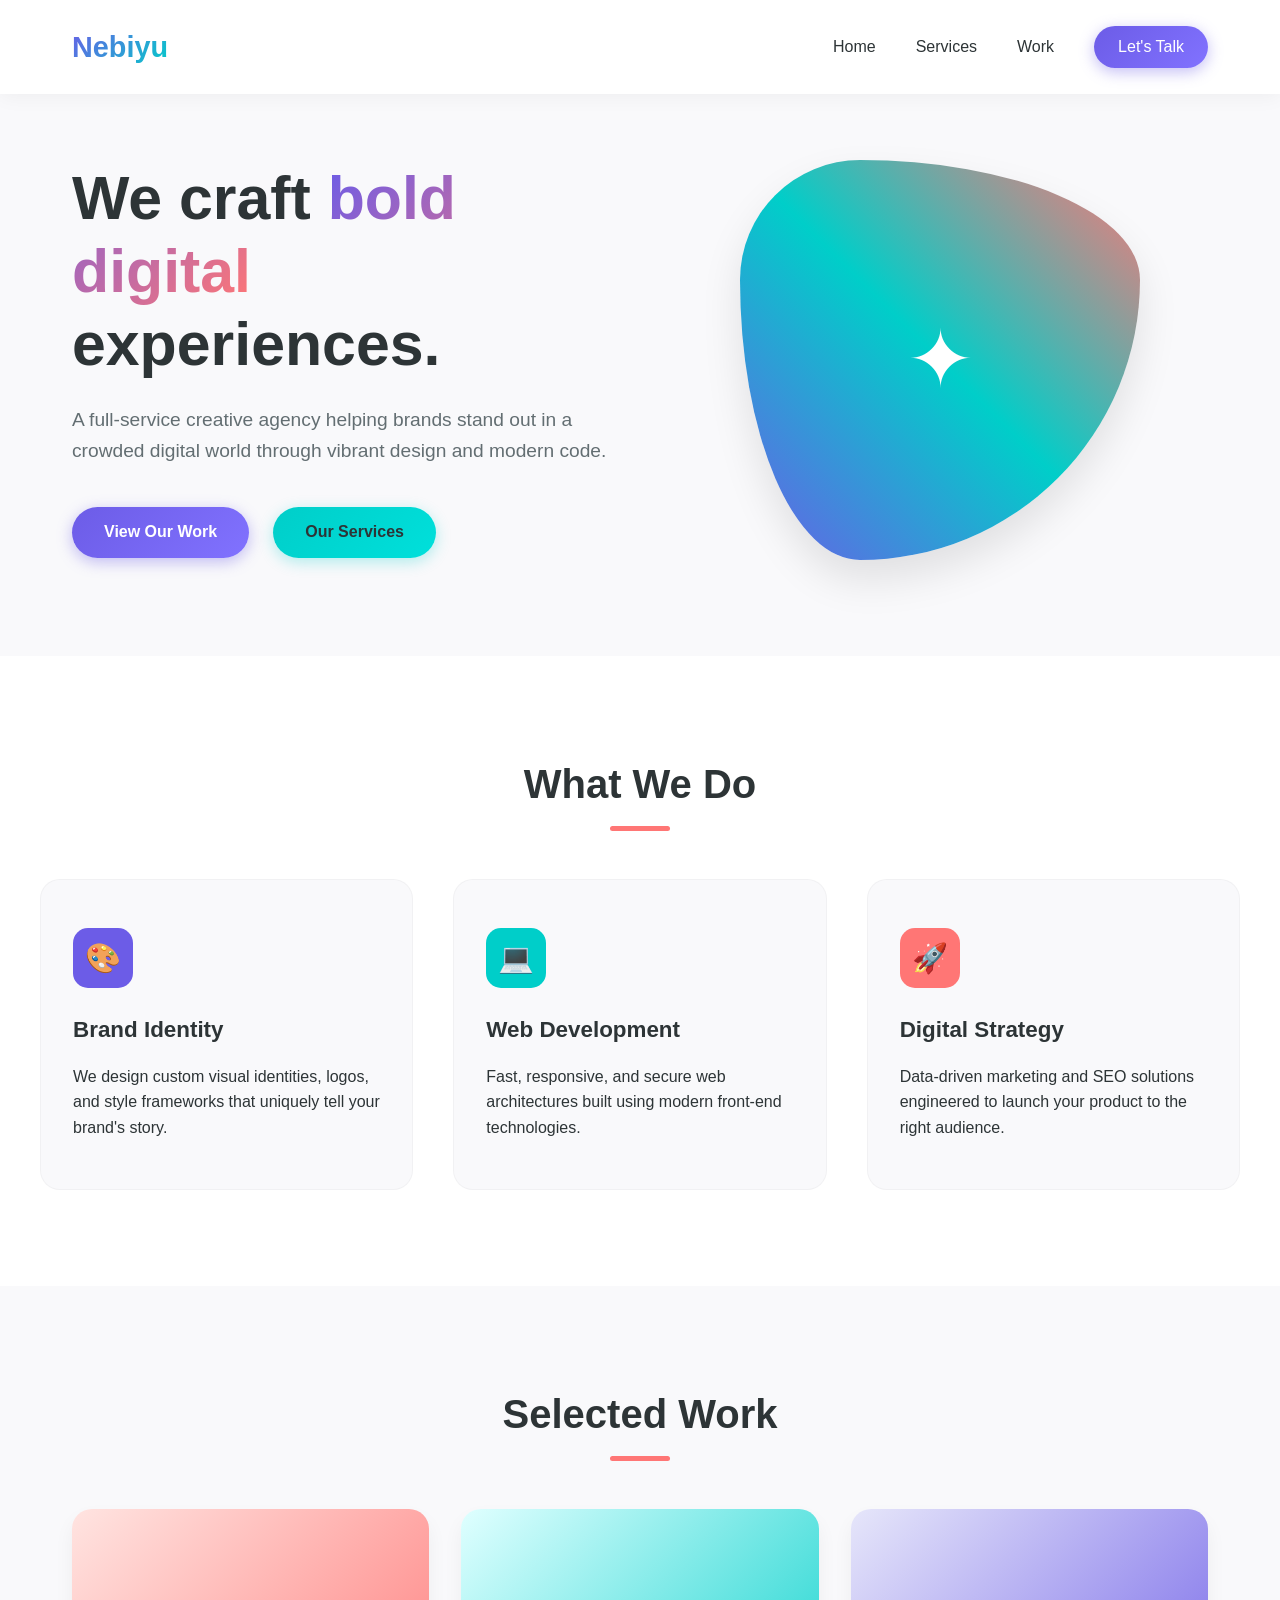
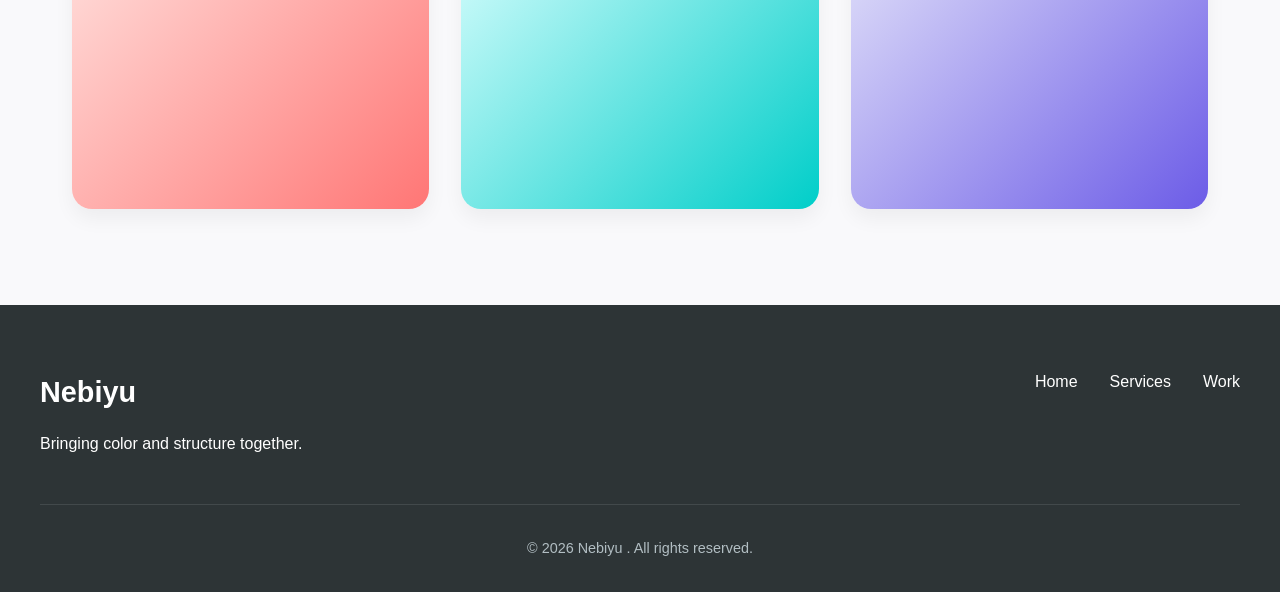
==== Expmale/Nebiyu.html @ 25cdd745 "Add files via upload" ====
<!doctype html>
<html lang="en">

<head>
  <meta charset="UTF-8" />
  <meta name="viewport" content="width=device-width, initial-scale=1.0" />
  <title>Nebiyu | Modern Digital Agency</title>
  <style>
    /* --- Reset & Base Styles --- */
    * {
      margin: 0;
      padding: 0;
      box-sizing: border-box;
      font-family: "Segoe UI", Tahoma, Geneva, Verdana, sans-serif;
    }

    :root {
      --primary: #6c5ce7;
      --secondary: #00cec9;
      --accent: #ff7675;
      --dark: #2d3436;
      --light: #f9f9fb;
      --white: #ffffff;
    }

    body {
      background-color: var(--light);
      color: var(--dark);
      line-height: 1.6;
      overflow-x: hidden;
    }

    a {
      text-decoration: none;
      color: inherit;
    }

    li {
      list-style: none;
    }

    /* --- Components --- */
    .btn {
      display: inline-block;
      padding: 0.8rem 2rem;
      border-radius: 50px;
      font-weight: 600;
      transition: all 0.3s ease;
      cursor: pointer;
      border: none;
    }

    .btn-primary {
      background: linear-gradient(135deg, var(--primary), #8172ff);
      color: var(--white);
      box-shadow: 0 4px 15px rgba(108, 92, 231, 0.4);
    }

    .btn-primary:hover {
      transform: translateY(-3px);
      box-shadow: 0 6px 20px rgba(108, 92, 231, 0.6);
    }

    .btn-secondary {
      background: linear-gradient(135deg, var(--secondary), #00e0db);
      color: var(--dark);
      box-shadow: 0 4px 15px rgba(0, 206, 201, 0.3);
    }

    .btn-secondary:hover {
      transform: translateY(-3px);
      box-shadow: 0 6px 20px rgba(0, 206, 201, 0.5);
    }

    .section-title {
      text-align: center;
      font-size: 2.5rem;
      margin-bottom: 3rem;
      position: relative;
    }

    .section-title::after {
      content: "";
      display: block;
      width: 60px;
      height: 5px;
      background: var(--accent);
      margin: 10px auto 0;
      border-radius: 10px;
    }

    /* --- Header & Navigation --- */
    header {
      background-color: rgba(255, 255, 255, 0.95);
      backdrop-filter: blur(10px);
      position: fixed;
      width: 100%;
      top: 0;
      z-index: 1000;
      box-shadow: 0 2px 20px rgba(0, 0, 0, 0.05);
    }

    .nav-container {
      max-width: 1200px;
      margin: 0 auto;
      display: flex;
      justify-content: space-between;
      align-items: center;
      padding: 1.5rem 2rem;
    }

    .logo {
      font-size: 1.8rem;
      font-weight: 800;
      background: linear-gradient(135deg, var(--primary), var(--secondary));
      -webkit-background-clip: text;
      -webkit-text-fill-color: transparent;
    }

    .nav-links {
      display: flex;
      gap: 2.5rem;
      align-items: center;
    }

    .nav-links a {
      font-weight: 500;
      transition: color 0.3s;
    }

    .nav-links a:hover {
      color: var(--primary);
    }

    /* --- Hero Section --- */
    .hero {
      padding: 10rem 2rem 6rem;
      max-width: 1200px;
      margin: 0 auto;
      display: flex;
      align-items: center;
      justify-content: space-between;
      gap: 4rem;
    }

    .hero-content {
      flex: 1;
    }

    .hero-content h1 {
      font-size: 3.8rem;
      line-height: 1.2;
      margin-bottom: 1.5rem;
    }

    .hero-content h1 span {
      background: linear-gradient(135deg, var(--primary), var(--accent));
      -webkit-background-clip: text;
      -webkit-text-fill-color: transparent;
    }

    .hero-content p {
      font-size: 1.2rem;
      color: #636e72;
      margin-bottom: 2.5rem;
    }

    .hero-buttons {
      display: flex;
      gap: 1.5rem;
    }

    .hero-image {
      flex: 1;
      position: relative;
      display: flex;
      justify-content: center;
    }

    /* Dynamic Colorful Shape for Hero */
    .blob {
      width: 400px;
      height: 400px;
      background: linear-gradient(45deg,
          var(--primary),
          var(--secondary),
          var(--accent));
      border-radius: 30% 70% 70% 30% / 30% 30% 70% 70%;
      animation: morph 8s ease-in-out infinite alternate;
      display: flex;
      align-items: center;
      justify-content: center;
      color: white;
      font-size: 5rem;
      box-shadow: 0 20px 40px rgba(0, 0, 0, 0.1);
    }

    @keyframes morph {
      0% {
        border-radius: 30% 70% 70% 30% / 30% 30% 70% 70%;
      }

      100% {
        border-radius: 70% 30% 30% 70% / 70% 70% 30% 30%;
      }
    }

    /* --- Services Section --- */
    .services {
      padding: 6rem 2rem;
      background-color: var(--white);
    }

    .services-grid {
      max-width: 1200px;
      margin: 0 auto;
      display: grid;
      grid-template-columns: repeat(auto-fit, minmax(300px, 1fr));
      gap: 2.5rem;
    }

    .service-card {
      padding: 3rem 2rem;
      border-radius: 20px;
      background: var(--light);
      transition: all 0.3s ease;
      border: 1px solid rgba(0, 0, 0, 0.03);
    }

    .service-card:hover {
      transform: translateY(-10px);
      box-shadow: 0 15px 30px rgba(0, 0, 0, 0.05);
    }

    .service-icon {
      width: 60px;
      height: 60px;
      border-radius: 15px;
      display: flex;
      align-items: center;
      justify-content: center;
      font-size: 1.8rem;
      color: white;
      margin-bottom: 1.5rem;
    }

    .icon-1 {
      background: var(--primary);
    }

    .icon-2 {
      background: var(--secondary);
    }

    .icon-3 {
      background: var(--accent);
    }

    .service-card h3 {
      margin-bottom: 1rem;
      font-size: 1.4rem;
    }

    /* --- Portfolio Section --- */
    .portfolio {
      padding: 6rem 2rem;
      max-width: 1200px;
      margin: 0 auto;
    }

    .portfolio-grid {
      display: grid;
      grid-template-columns: repeat(auto-fit, minmax(350px, 1fr));
      gap: 2rem;
    }

    .portfolio-item {
      position: relative;
      border-radius: 20px;
      overflow: hidden;
      height: 300px;
      box-shadow: 0 10px 20px rgba(0, 0, 0, 0.05);
    }

    .p-bg-1 {
      background: linear-gradient(135deg, #ffe4e1, #ff7675);
    }

    .p-bg-2 {
      background: linear-gradient(135deg, #e0ffff, #00cec9);
    }

    .p-bg-3 {
      background: linear-gradient(135deg, #e6e6fa, #6c5ce7);
    }

    .portfolio-overlay {
      position: absolute;
      bottom: 0;
      left: 0;
      width: 100%;
      padding: 2rem;
      background: linear-gradient(transparent, rgba(0, 0, 0, 0.8));
      color: var(--white);
      transform: translateY(20px);
      opacity: 0;
      transition: all 0.3s ease;
    }

    .portfolio-item:hover .portfolio-overlay {
      transform: translateY(0);
      opacity: 1;
    }

    /* --- Footer --- */
    footer {
      background-color: var(--dark);
      color: var(--white);
      padding: 4rem 2rem 2rem;
    }

    .footer-content {
      max-width: 1200px;
      margin: 0 auto;
      display: flex;
      justify-content: space-between;
      flex-wrap: wrap;
      gap: 2.5rem;
      border-bottom: 1px solid rgba(255, 255, 255, 0.1);
      padding-bottom: 3rem;
    }

    .footer-brand h2 {
      font-size: 1.8rem;
      margin-bottom: 1rem;
    }

    .footer-links ul {
      display: flex;
      gap: 2rem;
    }

    .footer-bottom {
      text-align: center;
      padding-top: 2rem;
      font-size: 0.9rem;
      color: #b2bec3;
    }

    /* --- Responsive Design --- */
    @media (max-width: 968px) {
      .hero {
        flex-direction: column;
        text-align: center;
        padding-top: 8rem;
      }

      .hero-content h1 {
        font-size: 2.8rem;
      }

      .hero-buttons {
        justify-content: center;
      }

      .blob {
        width: 300px;
        height: 300px;
      }

      .nav-links {
        display: none;
        /* In a full build, add a mobile menu toggle here */
      }
    }
  </style>
</head>

<body>
  <header>
    <nav class="nav-container">
      <div class="logo">Nebiyu</div>
      <ul class="nav-links">
        <li><a href="#home">Home</a></li>
        <li><a href="#services">Services</a></li>
        <li><a href="#portfolio">Work</a></li>
        <li>
          <a href="#contact" class="btn btn-primary" style="padding: 0.5rem 1.5rem; color: white">Let's Talk</a>
        </li>
      </ul>
    </nav>
  </header>

  <section class="hero" id="home">
    <div class="hero-content">
      <h1>We craft <span>bold digital</span> experiences.</h1>
      <p>
        A full-service creative agency helping brands stand out in a crowded
        digital world through vibrant design and modern code.
      </p>
      <div class="hero-buttons">
        <a href="#portfolio" class="btn btn-primary">View Our Work</a>
        <a href="#services" class="btn btn-secondary">Our Services</a>
      </div>
    </div>
    <div class="hero-image">
      <div class="blob">✦</div>
    </div>
  </section>

  <section class="services" id="services">
    <h2 class="section-title">What We Do</h2>
    <div class="services-grid">
      <div class="service-card">
        <div class="service-icon icon-1">🎨</div>
        <h3>Brand Identity</h3>
        <p>
          We design custom visual identities, logos, and style frameworks that
          uniquely tell your brand's story.
        </p>
      </div>
      <div class="service-card">
        <div class="service-icon icon-2">💻</div>
        <h3>Web Development</h3>
        <p>
          Fast, responsive, and secure web architectures built using modern
          front-end technologies.
        </p>
      </div>
      <div class="service-card">
        <div class="service-icon icon-3">🚀</div>
        <h3>Digital Strategy</h3>
        <p>
          Data-driven marketing and SEO solutions engineered to launch your
          product to the right audience.
        </p>
      </div>
    </div>
  </section>

  <section class="portfolio" id="portfolio">
    <h2 class="section-title">Selected Work</h2>
    <div class="portfolio-grid">
      <div class="portfolio-item p-bg-1">
        <div class="portfolio-overlay">
          <h3>Aura Branding</h3>
          <p>Identity & Packaging Design</p>
        </div>
      </div>
      <div class="portfolio-item p-bg-2">
        <div class="portfolio-overlay">
          <h3>Zenith App</h3>
          <p>UI/UX Mobile Application</p>
        </div>
      </div>
      <div class="portfolio-item p-bg-3">
        <div class="portfolio-overlay">
          <h3>Pulse E-Commerce</h3>
          <p>Web Platform Development</p>
        </div>
      </div>
    </div>
  </section>

  <footer>
    <div class="footer-content" id="contact">
      <div class="footer-brand">
        <h2>Nebiyu</h2>
        <p>Bringing color and structure together.</p>
      </div>
      <div class="footer-links">
        <ul>
          <li><a href="#home">Home</a></li>
          <li><a href="#services">Services</a></li>
          <li><a href="#portfolio">Work</a></li>
        </ul>
      </div>
    </div>
    <div class="footer-bottom">
      <p>&copy; 2026 Nebiyu . All rights reserved.</p>
    </div>
  </footer>
</body>

</html>
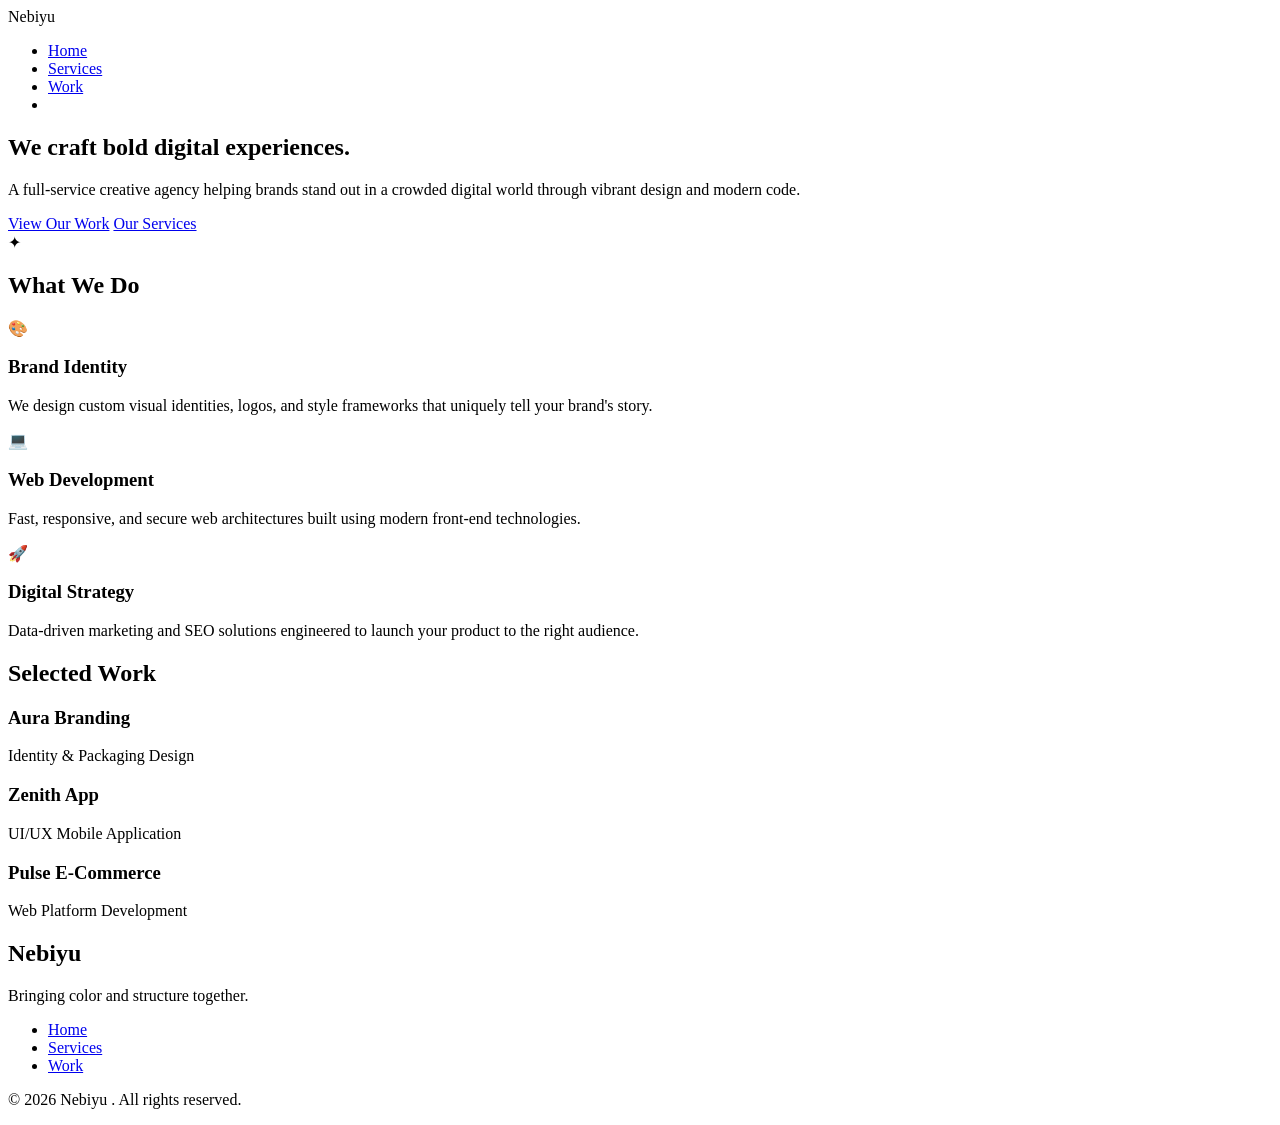
==== commit 30fe8e9a: "Update stylesheet link in Nebiyu.html" ====
--- a/Expmale/Nebiyu.html
+++ b/Expmale/Nebiyu.html
@@ -1,485 +1,120 @@
 <!doctype html>
 <html lang="en">
+  <head>
+    <meta charset="UTF-8" />
+    <meta name="viewport" content="width=device-width, initial-scale=1.0" />
+    <title>Nebiyu | Modern Digital Agency</title>
+    <link rel="stylesheet" href="/Nebiyu.css" />
+  </head>
 
-<head>
-  <meta charset="UTF-8" />
-  <meta name="viewport" content="width=device-width, initial-scale=1.0" />
-  <title>Nebiyu | Modern Digital Agency</title>
-  <style>
-    /* --- Reset & Base Styles --- */
-    * {
-      margin: 0;
-      padding: 0;
-      box-sizing: border-box;
-      font-family: "Segoe UI", Tahoma, Geneva, Verdana, sans-serif;
-    }
-
-    :root {
-      --primary: #6c5ce7;
-      --secondary: #00cec9;
-      --accent: #ff7675;
-      --dark: #2d3436;
-      --light: #f9f9fb;
-      --white: #ffffff;
-    }
-
-    body {
-      background-color: var(--light);
-      color: var(--dark);
-      line-height: 1.6;
-      overflow-x: hidden;
-    }
-
-    a {
-      text-decoration: none;
-      color: inherit;
-    }
-
-    li {
-      list-style: none;
-    }
-
-    /* --- Components --- */
-    .btn {
-      display: inline-block;
-      padding: 0.8rem 2rem;
-      border-radius: 50px;
-      font-weight: 600;
-      transition: all 0.3s ease;
-      cursor: pointer;
-      border: none;
-    }
-
-    .btn-primary {
-      background: linear-gradient(135deg, var(--primary), #8172ff);
-      color: var(--white);
-      box-shadow: 0 4px 15px rgba(108, 92, 231, 0.4);
-    }
-
-    .btn-primary:hover {
-      transform: translateY(-3px);
-      box-shadow: 0 6px 20px rgba(108, 92, 231, 0.6);
-    }
-
-    .btn-secondary {
-      background: linear-gradient(135deg, var(--secondary), #00e0db);
-      color: var(--dark);
-      box-shadow: 0 4px 15px rgba(0, 206, 201, 0.3);
-    }
-
-    .btn-secondary:hover {
-      transform: translateY(-3px);
-      box-shadow: 0 6px 20px rgba(0, 206, 201, 0.5);
-    }
-
-    .section-title {
-      text-align: center;
-      font-size: 2.5rem;
-      margin-bottom: 3rem;
-      position: relative;
-    }
-
-    .section-title::after {
-      content: "";
-      display: block;
-      width: 60px;
-      height: 5px;
-      background: var(--accent);
-      margin: 10px auto 0;
-      border-radius: 10px;
-    }
-
-    /* --- Header & Navigation --- */
-    header {
-      background-color: rgba(255, 255, 255, 0.95);
-      backdrop-filter: blur(10px);
-      position: fixed;
-      width: 100%;
-      top: 0;
-      z-index: 1000;
-      box-shadow: 0 2px 20px rgba(0, 0, 0, 0.05);
-    }
-
-    .nav-container {
-      max-width: 1200px;
-      margin: 0 auto;
-      display: flex;
-      justify-content: space-between;
-      align-items: center;
-      padding: 1.5rem 2rem;
-    }
-
-    .logo {
-      font-size: 1.8rem;
-      font-weight: 800;
-      background: linear-gradient(135deg, var(--primary), var(--secondary));
-      -webkit-background-clip: text;
-      -webkit-text-fill-color: transparent;
-    }
-
-    .nav-links {
-      display: flex;
-      gap: 2.5rem;
-      align-items: center;
-    }
-
-    .nav-links a {
-      font-weight: 500;
-      transition: color 0.3s;
-    }
-
-    .nav-links a:hover {
-      color: var(--primary);
-    }
-
-    /* --- Hero Section --- */
-    .hero {
-      padding: 10rem 2rem 6rem;
-      max-width: 1200px;
-      margin: 0 auto;
-      display: flex;
-      align-items: center;
-      justify-content: space-between;
-      gap: 4rem;
-    }
-
-    .hero-content {
-      flex: 1;
-    }
-
-    .hero-content h1 {
-      font-size: 3.8rem;
-      line-height: 1.2;
-      margin-bottom: 1.5rem;
-    }
-
-    .hero-content h1 span {
-      background: linear-gradient(135deg, var(--primary), var(--accent));
-      -webkit-background-clip: text;
-      -webkit-text-fill-color: transparent;
-    }
-
-    .hero-content p {
-      font-size: 1.2rem;
-      color: #636e72;
-      margin-bottom: 2.5rem;
-    }
-
-    .hero-buttons {
-      display: flex;
-      gap: 1.5rem;
-    }
-
-    .hero-image {
-      flex: 1;
-      position: relative;
-      display: flex;
-      justify-content: center;
-    }
-
-    /* Dynamic Colorful Shape for Hero */
-    .blob {
-      width: 400px;
-      height: 400px;
-      background: linear-gradient(45deg,
-          var(--primary),
-          var(--secondary),
-          var(--accent));
-      border-radius: 30% 70% 70% 30% / 30% 30% 70% 70%;
-      animation: morph 8s ease-in-out infinite alternate;
-      display: flex;
-      align-items: center;
-      justify-content: center;
-      color: white;
-      font-size: 5rem;
-      box-shadow: 0 20px 40px rgba(0, 0, 0, 0.1);
-    }
-
-    @keyframes morph {
-      0% {
-        border-radius: 30% 70% 70% 30% / 30% 30% 70% 70%;
-      }
-
-      100% {
-        border-radius: 70% 30% 30% 70% / 70% 70% 30% 30%;
-      }
-    }
-
-    /* --- Services Section --- */
-    .services {
-      padding: 6rem 2rem;
-      background-color: var(--white);
-    }
-
-    .services-grid {
-      max-width: 1200px;
-      margin: 0 auto;
-      display: grid;
-      grid-template-columns: repeat(auto-fit, minmax(300px, 1fr));
-      gap: 2.5rem;
-    }
-
-    .service-card {
-      padding: 3rem 2rem;
-      border-radius: 20px;
-      background: var(--light);
-      transition: all 0.3s ease;
-      border: 1px solid rgba(0, 0, 0, 0.03);
-    }
-
-    .service-card:hover {
-      transform: translateY(-10px);
-      box-shadow: 0 15px 30px rgba(0, 0, 0, 0.05);
-    }
-
-    .service-icon {
-      width: 60px;
-      height: 60px;
-      border-radius: 15px;
-      display: flex;
-      align-items: center;
-      justify-content: center;
-      font-size: 1.8rem;
-      color: white;
-      margin-bottom: 1.5rem;
-    }
-
-    .icon-1 {
-      background: var(--primary);
-    }
-
-    .icon-2 {
-      background: var(--secondary);
-    }
-
-    .icon-3 {
-      background: var(--accent);
-    }
-
-    .service-card h3 {
-      margin-bottom: 1rem;
-      font-size: 1.4rem;
-    }
-
-    /* --- Portfolio Section --- */
-    .portfolio {
-      padding: 6rem 2rem;
-      max-width: 1200px;
-      margin: 0 auto;
-    }
-
-    .portfolio-grid {
-      display: grid;
-      grid-template-columns: repeat(auto-fit, minmax(350px, 1fr));
-      gap: 2rem;
-    }
-
-    .portfolio-item {
-      position: relative;
-      border-radius: 20px;
-      overflow: hidden;
-      height: 300px;
-      box-shadow: 0 10px 20px rgba(0, 0, 0, 0.05);
-    }
-
-    .p-bg-1 {
-      background: linear-gradient(135deg, #ffe4e1, #ff7675);
-    }
-
-    .p-bg-2 {
-      background: linear-gradient(135deg, #e0ffff, #00cec9);
-    }
-
-    .p-bg-3 {
-      background: linear-gradient(135deg, #e6e6fa, #6c5ce7);
-    }
-
-    .portfolio-overlay {
-      position: absolute;
-      bottom: 0;
-      left: 0;
-      width: 100%;
-      padding: 2rem;
-      background: linear-gradient(transparent, rgba(0, 0, 0, 0.8));
-      color: var(--white);
-      transform: translateY(20px);
-      opacity: 0;
-      transition: all 0.3s ease;
-    }
-
-    .portfolio-item:hover .portfolio-overlay {
-      transform: translateY(0);
-      opacity: 1;
-    }
-
-    /* --- Footer --- */
-    footer {
-      background-color: var(--dark);
-      color: var(--white);
-      padding: 4rem 2rem 2rem;
-    }
-
-    .footer-content {
-      max-width: 1200px;
-      margin: 0 auto;
-      display: flex;
-      justify-content: space-between;
-      flex-wrap: wrap;
-      gap: 2.5rem;
-      border-bottom: 1px solid rgba(255, 255, 255, 0.1);
-      padding-bottom: 3rem;
-    }
-
-    .footer-brand h2 {
-      font-size: 1.8rem;
-      margin-bottom: 1rem;
-    }
-
-    .footer-links ul {
-      display: flex;
-      gap: 2rem;
-    }
-
-    .footer-bottom {
-      text-align: center;
-      padding-top: 2rem;
-      font-size: 0.9rem;
-      color: #b2bec3;
-    }
-
-    /* --- Responsive Design --- */
-    @media (max-width: 968px) {
-      .hero {
-        flex-direction: column;
-        text-align: center;
-        padding-top: 8rem;
-      }
-
-      .hero-content h1 {
-        font-size: 2.8rem;
-      }
-
-      .hero-buttons {
-        justify-content: center;
-      }
-
-      .blob {
-        width: 300px;
-        height: 300px;
-      }
-
-      .nav-links {
-        display: none;
-        /* In a full build, add a mobile menu toggle here */
-      }
-    }
-  </style>
-</head>
-
-<body>
-  <header>
-    <nav class="nav-container">
-      <div class="logo">Nebiyu</div>
-      <ul class="nav-links">
-        <li><a href="#home">Home</a></li>
-        <li><a href="#services">Services</a></li>
-        <li><a href="#portfolio">Work</a></li>
-        <li>
-          <a href="#contact" class="btn btn-primary" style="padding: 0.5rem 1.5rem; color: white">Let's Talk</a>
-        </li>
-      </ul>
-    </nav>
-  </header>
-
-  <section class="hero" id="home">
-    <div class="hero-content">
-      <h1>We craft <span>bold digital</span> experiences.</h1>
-      <p>
-        A full-service creative agency helping brands stand out in a crowded
-        digital world through vibrant design and modern code.
-      </p>
-      <div class="hero-buttons">
-        <a href="#portfolio" class="btn btn-primary">View Our Work</a>
-        <a href="#services" class="btn btn-secondary">Our Services</a>
-      </div>
-    </div>
-    <div class="hero-image">
-      <div class="blob">✦</div>
-    </div>
-  </section>
-
-  <section class="services" id="services">
-    <h2 class="section-title">What We Do</h2>
-    <div class="services-grid">
-      <div class="service-card">
-        <div class="service-icon icon-1">🎨</div>
-        <h3>Brand Identity</h3>
-        <p>
-          We design custom visual identities, logos, and style frameworks that
-          uniquely tell your brand's story.
-        </p>
-      </div>
-      <div class="service-card">
-        <div class="service-icon icon-2">💻</div>
-        <h3>Web Development</h3>
-        <p>
-          Fast, responsive, and secure web architectures built using modern
-          front-end technologies.
-        </p>
-      </div>
-      <div class="service-card">
-        <div class="service-icon icon-3">🚀</div>
-        <h3>Digital Strategy</h3>
-        <p>
-          Data-driven marketing and SEO solutions engineered to launch your
-          product to the right audience.
-        </p>
-      </div>
-    </div>
-  </section>
-
-  <section class="portfolio" id="portfolio">
-    <h2 class="section-title">Selected Work</h2>
-    <div class="portfolio-grid">
-      <div class="portfolio-item p-bg-1">
-        <div class="portfolio-overlay">
-          <h3>Aura Branding</h3>
-          <p>Identity & Packaging Design</p>
-        </div>
-      </div>
-      <div class="portfolio-item p-bg-2">
-        <div class="portfolio-overlay">
-          <h3>Zenith App</h3>
-          <p>UI/UX Mobile Application</p>
-        </div>
-      </div>
-      <div class="portfolio-item p-bg-3">
-        <div class="portfolio-overlay">
-          <h3>Pulse E-Commerce</h3>
-          <p>Web Platform Development</p>
-        </div>
-      </div>
-    </div>
-  </section>
-
-  <footer>
-    <div class="footer-content" id="contact">
-      <div class="footer-brand">
-        <h2>Nebiyu</h2>
-        <p>Bringing color and structure together.</p>
-      </div>
-      <div class="footer-links">
-        <ul>
+  <body>
+    <header>
+      <nav class="nav-container">
+        <div class="logo">Nebiyu</div>
+        <ul class="nav-links">
           <li><a href="#home">Home</a></li>
           <li><a href="#services">Services</a></li>
           <li><a href="#portfolio">Work</a></li>
+          <li>
+            <a
+              href="#contact"
+              class="btn btn-primary"
+              style="padding: 0.5rem 1.5rem; color: white"
+              >Let's Talk</a
+            >
+          </li>
         </ul>
+      </nav>
+    </header>
+
+    <section class="hero" id="home">
+      <div class="hero-content">
+        <h1>We craft <span>bold digital</span> experiences.</h1>
+        <p>
+          A full-service creative agency helping brands stand out in a crowded
+          digital world through vibrant design and modern code.
+        </p>
+        <div class="hero-buttons">
+          <a href="#portfolio" class="btn btn-primary">View Our Work</a>
+          <a href="#services" class="btn btn-secondary">Our Services</a>
+        </div>
       </div>
-    </div>
-    <div class="footer-bottom">
-      <p>&copy; 2026 Nebiyu . All rights reserved.</p>
-    </div>
-  </footer>
-</body>
+      <div class="hero-image">
+        <div class="blob">✦</div>
+      </div>
+    </section>
 
-</html>+    <section class="services" id="services">
+      <h2 class="section-title">What We Do</h2>
+      <div class="services-grid">
+        <div class="service-card">
+          <div class="service-icon icon-1">🎨</div>
+          <h3>Brand Identity</h3>
+          <p>
+            We design custom visual identities, logos, and style frameworks that
+            uniquely tell your brand's story.
+          </p>
+        </div>
+        <div class="service-card">
+          <div class="service-icon icon-2">💻</div>
+          <h3>Web Development</h3>
+          <p>
+            Fast, responsive, and secure web architectures built using modern
+            front-end technologies.
+          </p>
+        </div>
+        <div class="service-card">
+          <div class="service-icon icon-3">🚀</div>
+          <h3>Digital Strategy</h3>
+          <p>
+            Data-driven marketing and SEO solutions engineered to launch your
+            product to the right audience.
+          </p>
+        </div>
+      </div>
+    </section>
+
+    <section class="portfolio" id="portfolio">
+      <h2 class="section-title">Selected Work</h2>
+      <div class="portfolio-grid">
+        <div class="portfolio-item p-bg-1">
+          <div class="portfolio-overlay">
+            <h3>Aura Branding</h3>
+            <p>Identity & Packaging Design</p>
+          </div>
+        </div>
+        <div class="portfolio-item p-bg-2">
+          <div class="portfolio-overlay">
+            <h3>Zenith App</h3>
+            <p>UI/UX Mobile Application</p>
+          </div>
+        </div>
+        <div class="portfolio-item p-bg-3">
+          <div class="portfolio-overlay">
+            <h3>Pulse E-Commerce</h3>
+            <p>Web Platform Development</p>
+          </div>
+        </div>
+      </div>
+    </section>
+
+    <footer>
+      <div class="footer-content" id="contact">
+        <div class="footer-brand">
+          <h2>Nebiyu</h2>
+          <p>Bringing color and structure together.</p>
+        </div>
+        <div class="footer-links">
+          <ul>
+            <li><a href="#home">Home</a></li>
+            <li><a href="#services">Services</a></li>
+            <li><a href="#portfolio">Work</a></li>
+          </ul>
+        </div>
+      </div>
+      <div class="footer-bottom">
+        <p>&copy; 2026 Nebiyu . All rights reserved.</p>
+      </div>
+    </footer>
+  </body>
+</html>
